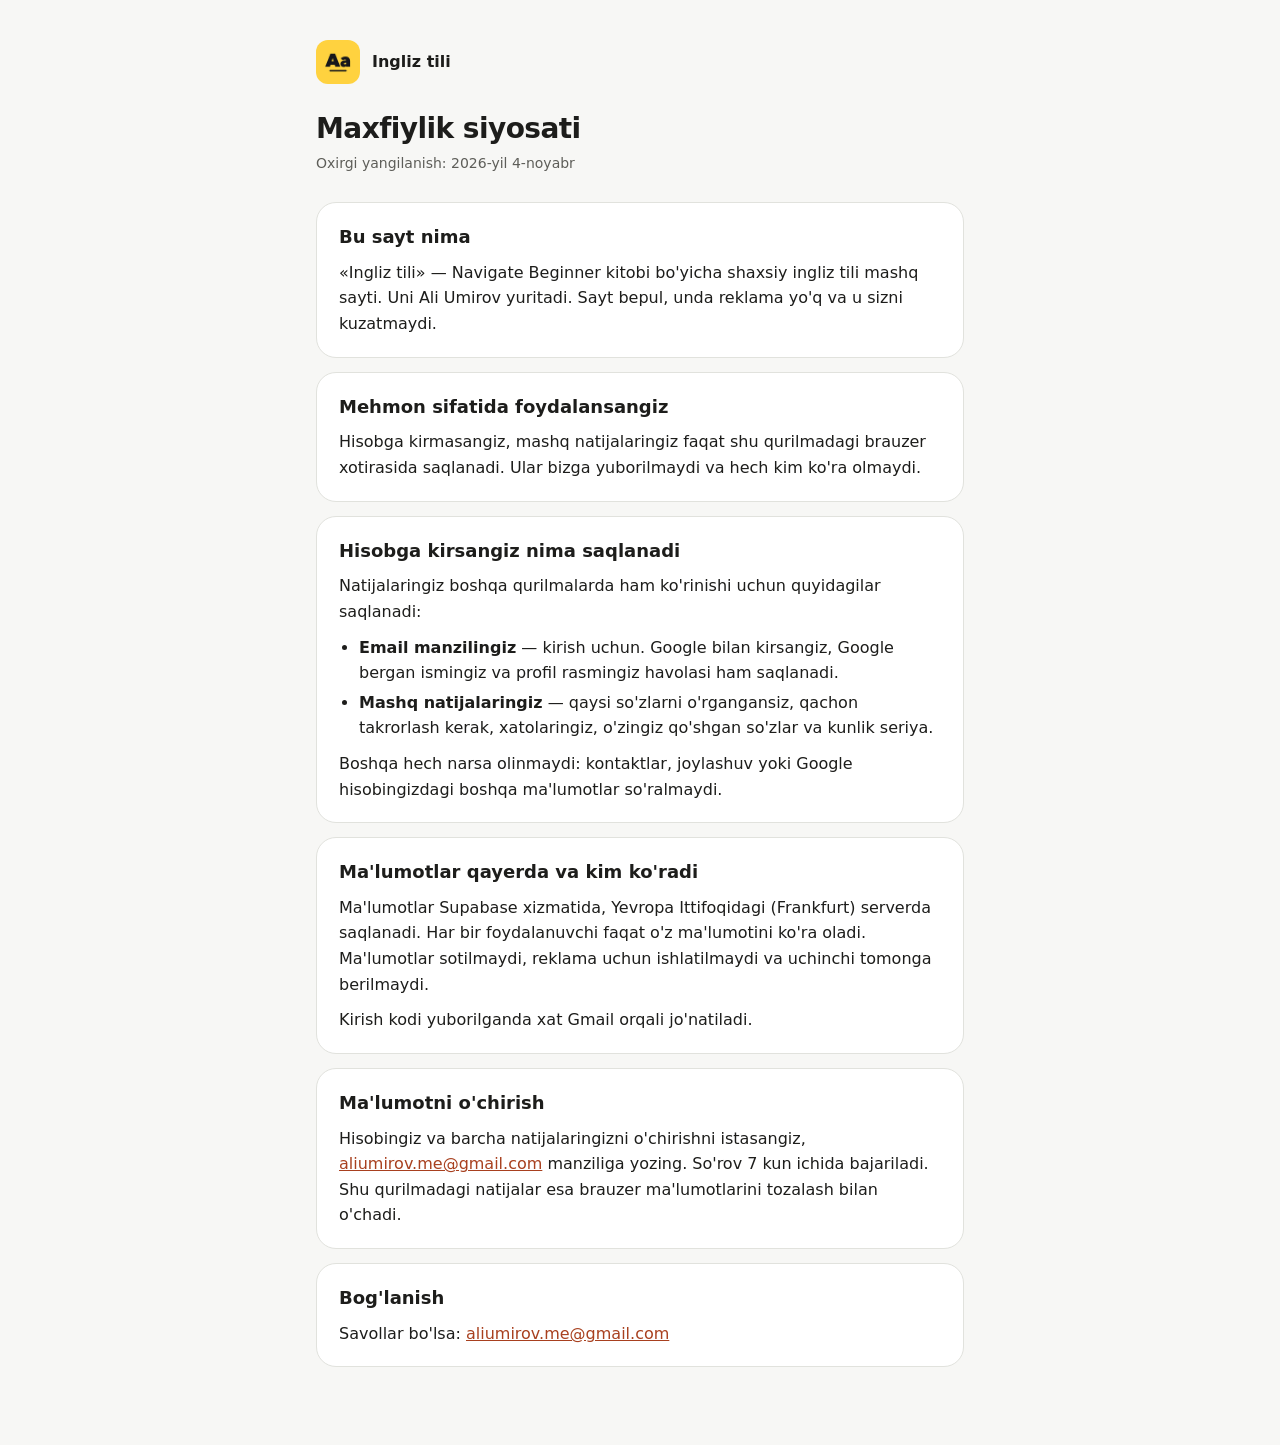
==== privacy.html @ 0c4750a7 "Maxfiylik siyosati sahifasi va kirish ekranidan havola Co-Authored-By: Claude Opus 5.5 <noreply@anth" ====
<!doctype html>
<html lang="uz">
<head>
<meta charset="utf-8">
<meta name="viewport" content="width=device-width, initial-scale=1">
<title>Maxfiylik siyosati · Ingliz tili</title>
<meta name="description" content="Ingliz tili mashq sayti qaysi ma'lumotlarni saqlaydi va ular bilan nima qilinadi.">
<link rel="icon" href="icons/favicon-32.png">
<style>
:root{--bg:#F7F7F5;--ink:#1D1D1B;--muted:#5E5E59;--line:#E1E2DD;--card:#fff;--link:#A8401F}
@media (prefers-color-scheme:dark){:root{--bg:#121212;--ink:#EDEDEA;--muted:#A3A39C;--line:#2C2C2A;--card:#1B1B1A;--link:#F0936E}}
*{box-sizing:border-box}
body{margin:0;background:var(--bg);color:var(--ink);font:16px/1.6 system-ui,-apple-system,"Segoe UI",Roboto,sans-serif}
main{max-width:680px;margin:0 auto;padding:40px 16px 64px}
.top{display:flex;align-items:center;gap:12px;margin-bottom:28px}.top img{width:44px;height:44px;border-radius:12px}
.top a{color:inherit;text-decoration:none;font-weight:600}
h1{font-size:28px;line-height:1.2;letter-spacing:-.02em;margin:0 0 6px}
.date{color:var(--muted);font-size:14px;margin:0 0 28px}
section{background:var(--card);border:1px solid var(--line);border-radius:20px;padding:20px 22px;margin-bottom:14px}
h2{font-size:18px;margin:0 0 8px}
p{margin:0 0 10px}p:last-child,ul:last-child{margin-bottom:0}
ul{margin:0 0 10px;padding-left:20px}li{margin:4px 0}
a{color:var(--link)}
</style>
</head>
<body>
<main>
  <div class="top"><img src="icons/icon-192.png" alt=""><a href="./">Ingliz tili</a></div>
  <h1>Maxfiylik siyosati</h1>
  <p class="date">Oxirgi yangilanish: 2026-yil 4-noyabr</p>

  <section>
    <h2>Bu sayt nima</h2>
    <p>«Ingliz tili» — Navigate Beginner kitobi bo'yicha shaxsiy ingliz tili mashq sayti. Uni Ali Umirov yuritadi. Sayt bepul, unda reklama yo'q va u sizni kuzatmaydi.</p>
  </section>

  <section>
    <h2>Mehmon sifatida foydalansangiz</h2>
    <p>Hisobga kirmasangiz, mashq natijalaringiz faqat shu qurilmadagi brauzer xotirasida saqlanadi. Ular bizga yuborilmaydi va hech kim ko'ra olmaydi.</p>
  </section>

  <section>
    <h2>Hisobga kirsangiz nima saqlanadi</h2>
    <p>Natijalaringiz boshqa qurilmalarda ham ko'rinishi uchun quyidagilar saqlanadi:</p>
    <ul>
      <li><b>Email manzilingiz</b> — kirish uchun. Google bilan kirsangiz, Google bergan ismingiz va profil rasmingiz havolasi ham saqlanadi.</li>
      <li><b>Mashq natijalaringiz</b> — qaysi so'zlarni o'rgangansiz, qachon takrorlash kerak, xatolaringiz, o'zingiz qo'shgan so'zlar va kunlik seriya.</li>
    </ul>
    <p>Boshqa hech narsa olinmaydi: kontaktlar, joylashuv yoki Google hisobingizdagi boshqa ma'lumotlar so'ralmaydi.</p>
  </section>

  <section>
    <h2>Ma'lumotlar qayerda va kim ko'radi</h2>
    <p>Ma'lumotlar Supabase xizmatida, Yevropa Ittifoqidagi (Frankfurt) serverda saqlanadi. Har bir foydalanuvchi faqat o'z ma'lumotini ko'ra oladi. Ma'lumotlar sotilmaydi, reklama uchun ishlatilmaydi va uchinchi tomonga berilmaydi.</p>
    <p>Kirish kodi yuborilganda xat Gmail orqali jo'natiladi.</p>
  </section>

  <section>
    <h2>Ma'lumotni o'chirish</h2>
    <p>Hisobingiz va barcha natijalaringizni o'chirishni istasangiz, <a href="mailto:aliumirov.me@gmail.com">aliumirov.me@gmail.com</a> manziliga yozing. So'rov 7 kun ichida bajariladi. Shu qurilmadagi natijalar esa brauzer ma'lumotlarini tozalash bilan o'chadi.</p>
  </section>

  <section>
    <h2>Bog'lanish</h2>
    <p>Savollar bo'lsa: <a href="mailto:aliumirov.me@gmail.com">aliumirov.me@gmail.com</a></p>
  </section>
</main>
</body>
</html>
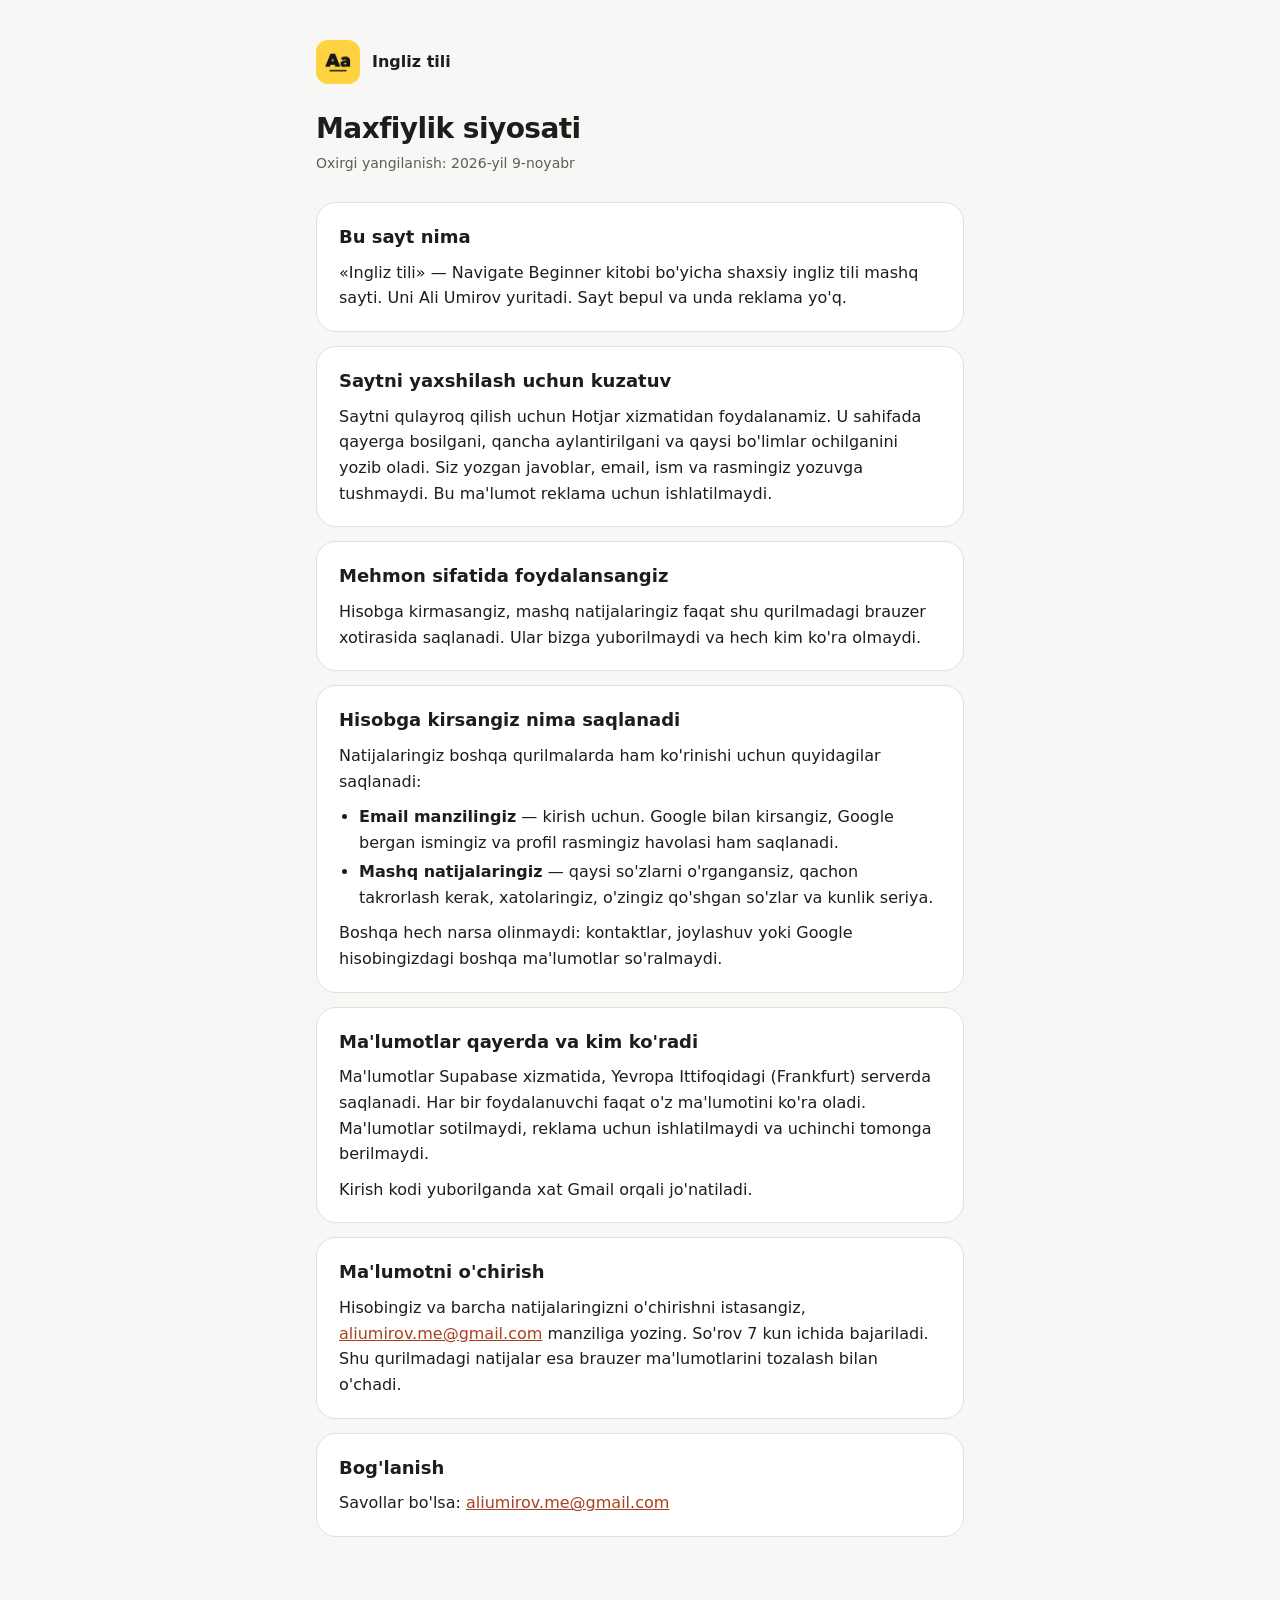
==== commit ff749d62: "Hotjar (Ease English, 6838847): faqat jonli domenlarda; ism/email/avatar yashirilgan; maxfiylik sahi" ====
--- a/privacy.html
+++ b/privacy.html
@@ -27,11 +27,16 @@
 <main>
   <div class="top"><img src="icons/icon-192.png" alt=""><a href="./">Ingliz tili</a></div>
   <h1>Maxfiylik siyosati</h1>
-  <p class="date">Oxirgi yangilanish: 2026-yil 4-noyabr</p>
+  <p class="date">Oxirgi yangilanish: 2026-yil 9-noyabr</p>
 
   <section>
     <h2>Bu sayt nima</h2>
-    <p>«Ingliz tili» — Navigate Beginner kitobi bo'yicha shaxsiy ingliz tili mashq sayti. Uni Ali Umirov yuritadi. Sayt bepul, unda reklama yo'q va u sizni kuzatmaydi.</p>
+    <p>«Ingliz tili» — Navigate Beginner kitobi bo'yicha shaxsiy ingliz tili mashq sayti. Uni Ali Umirov yuritadi. Sayt bepul va unda reklama yo'q.</p>
+  </section>
+
+  <section>
+    <h2>Saytni yaxshilash uchun kuzatuv</h2>
+    <p>Saytni qulayroq qilish uchun Hotjar xizmatidan foydalanamiz. U sahifada qayerga bosilgani, qancha aylantirilgani va qaysi bo'limlar ochilganini yozib oladi. Siz yozgan javoblar, email, ism va rasmingiz yozuvga tushmaydi. Bu ma'lumot reklama uchun ishlatilmaydi.</p>
   </section>
 
   <section>
